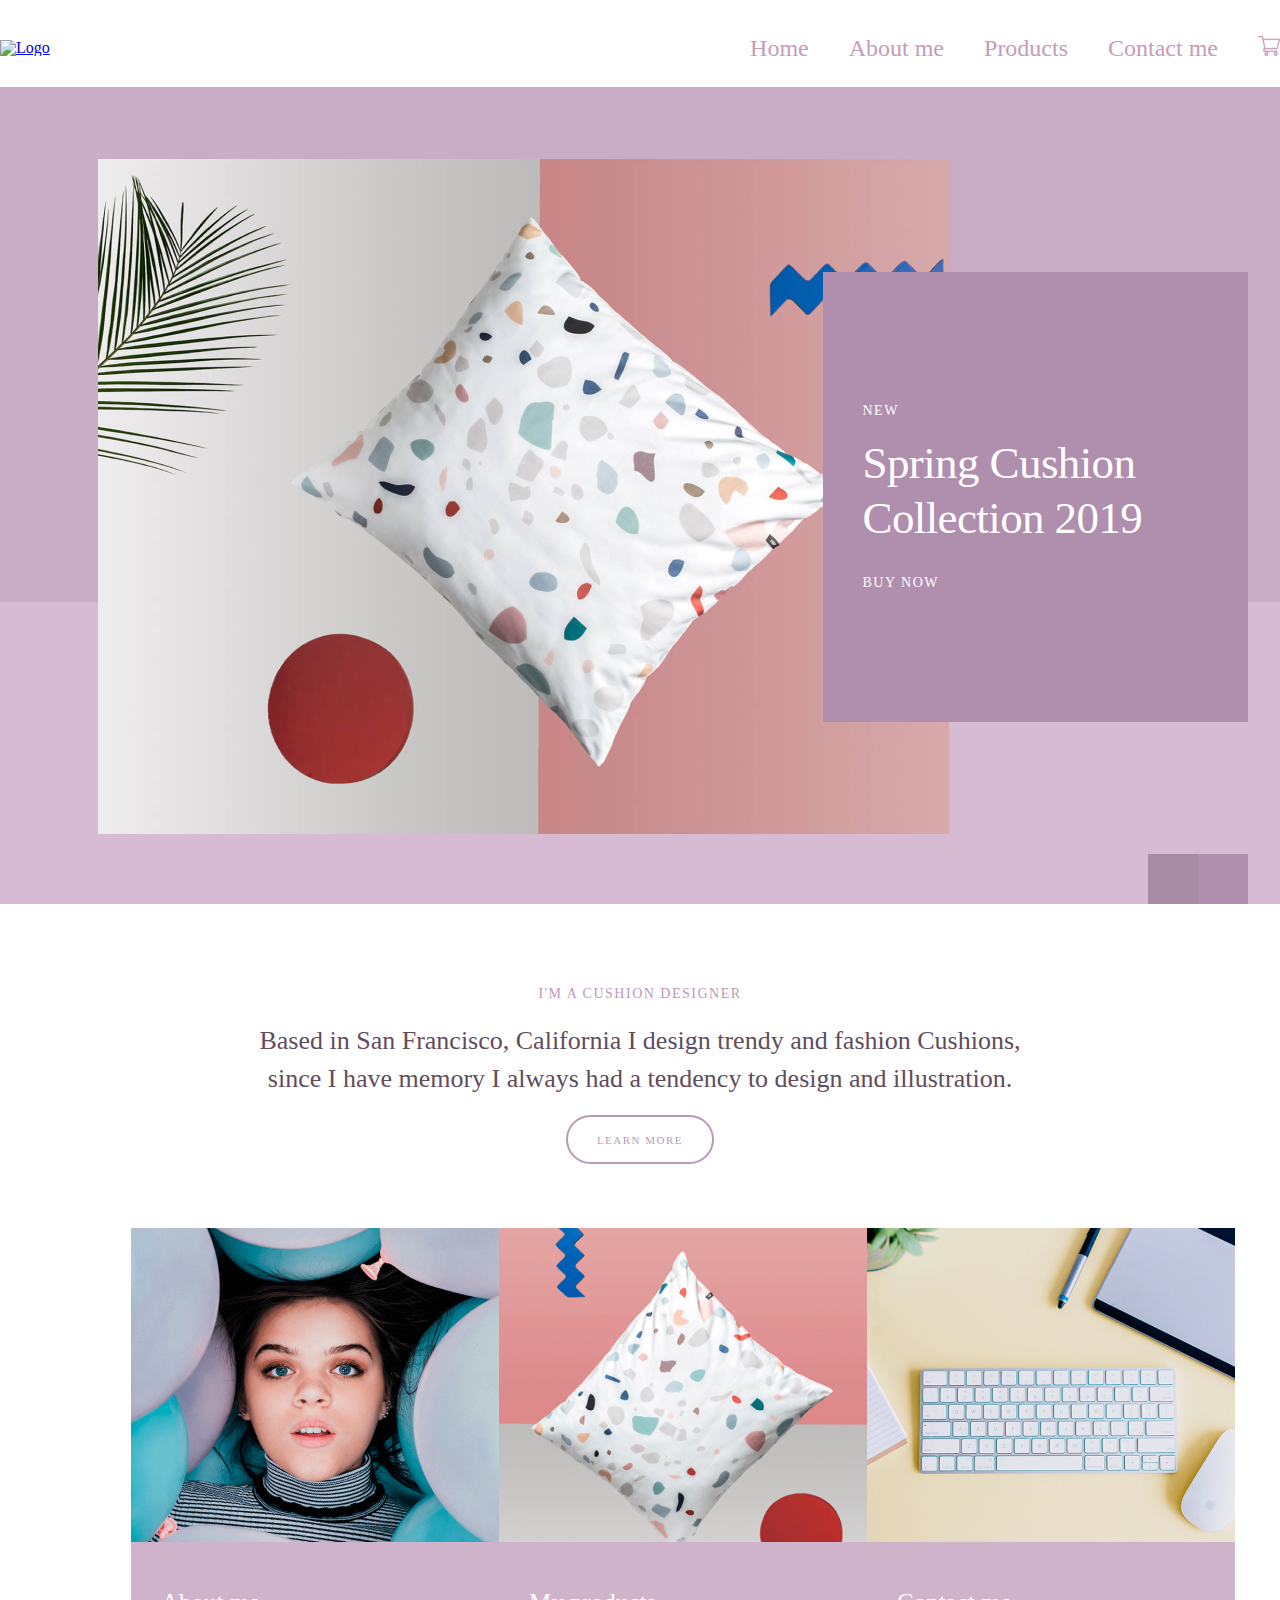
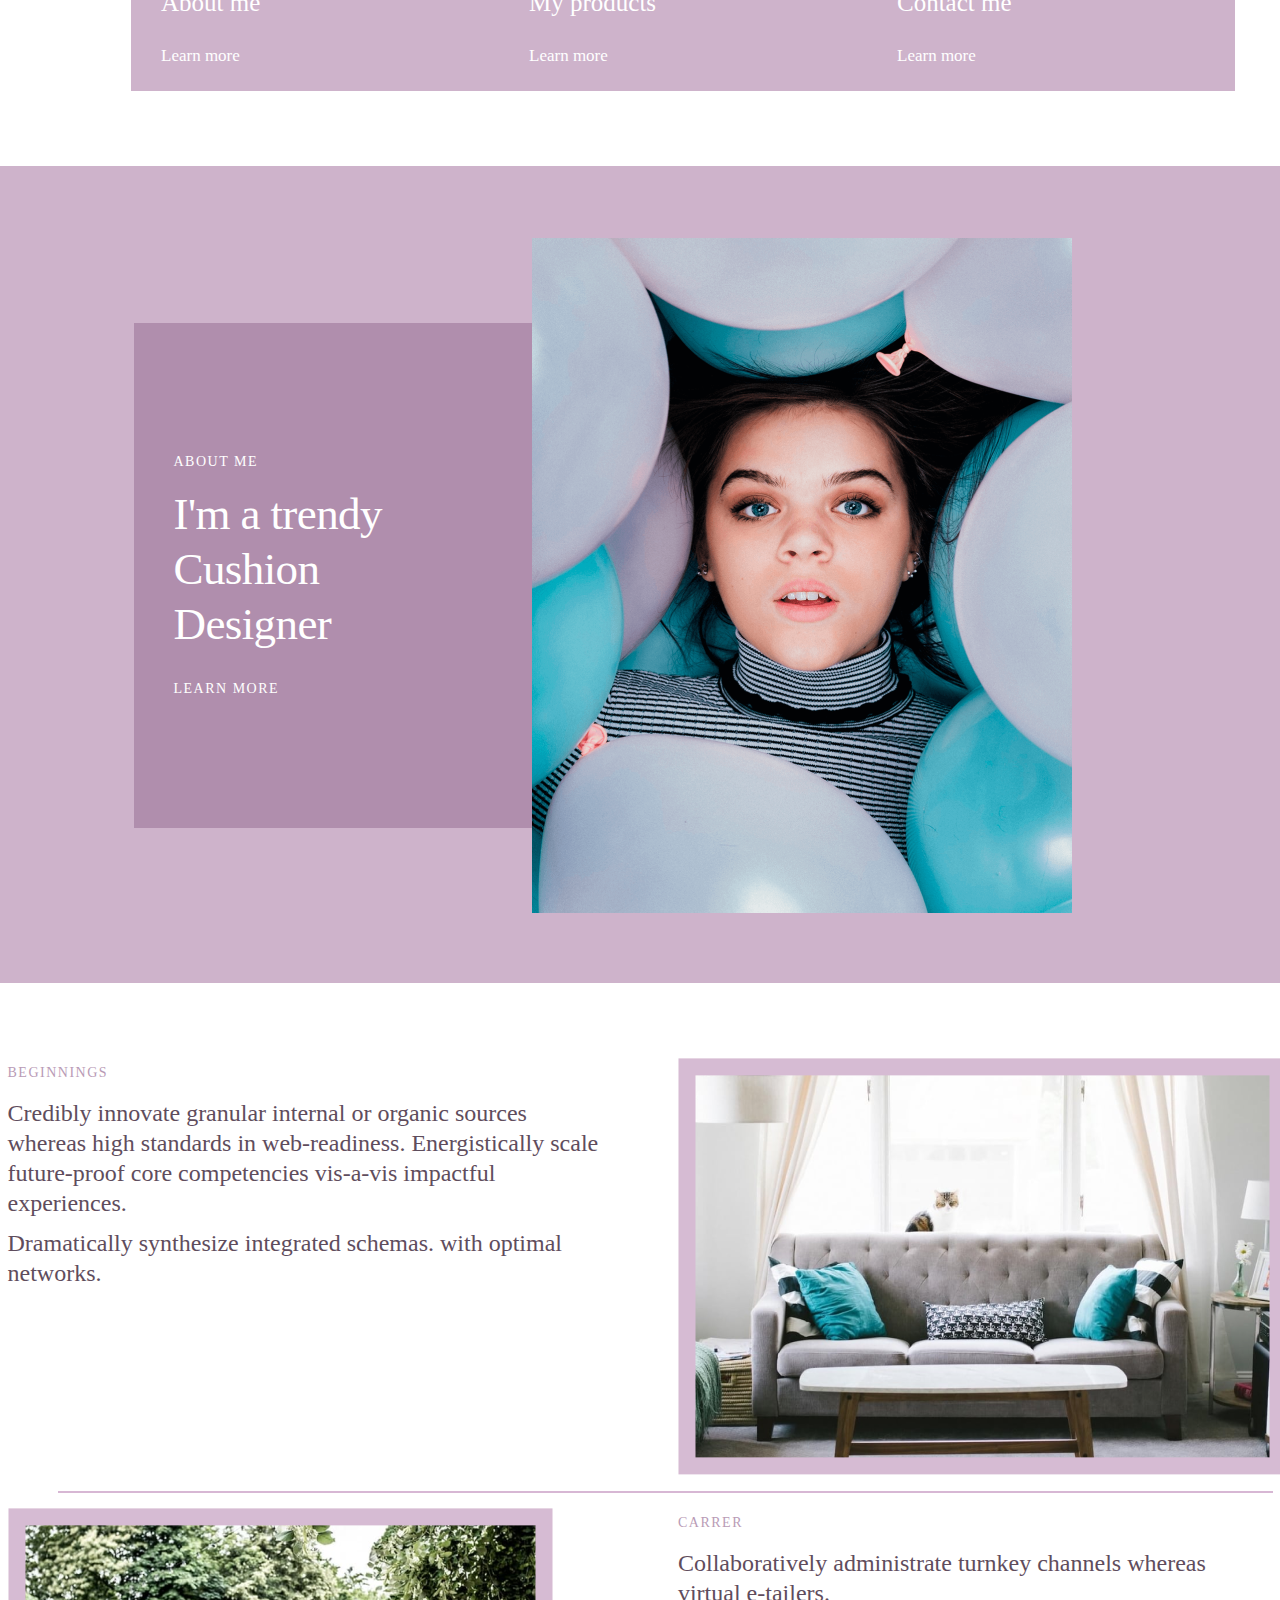
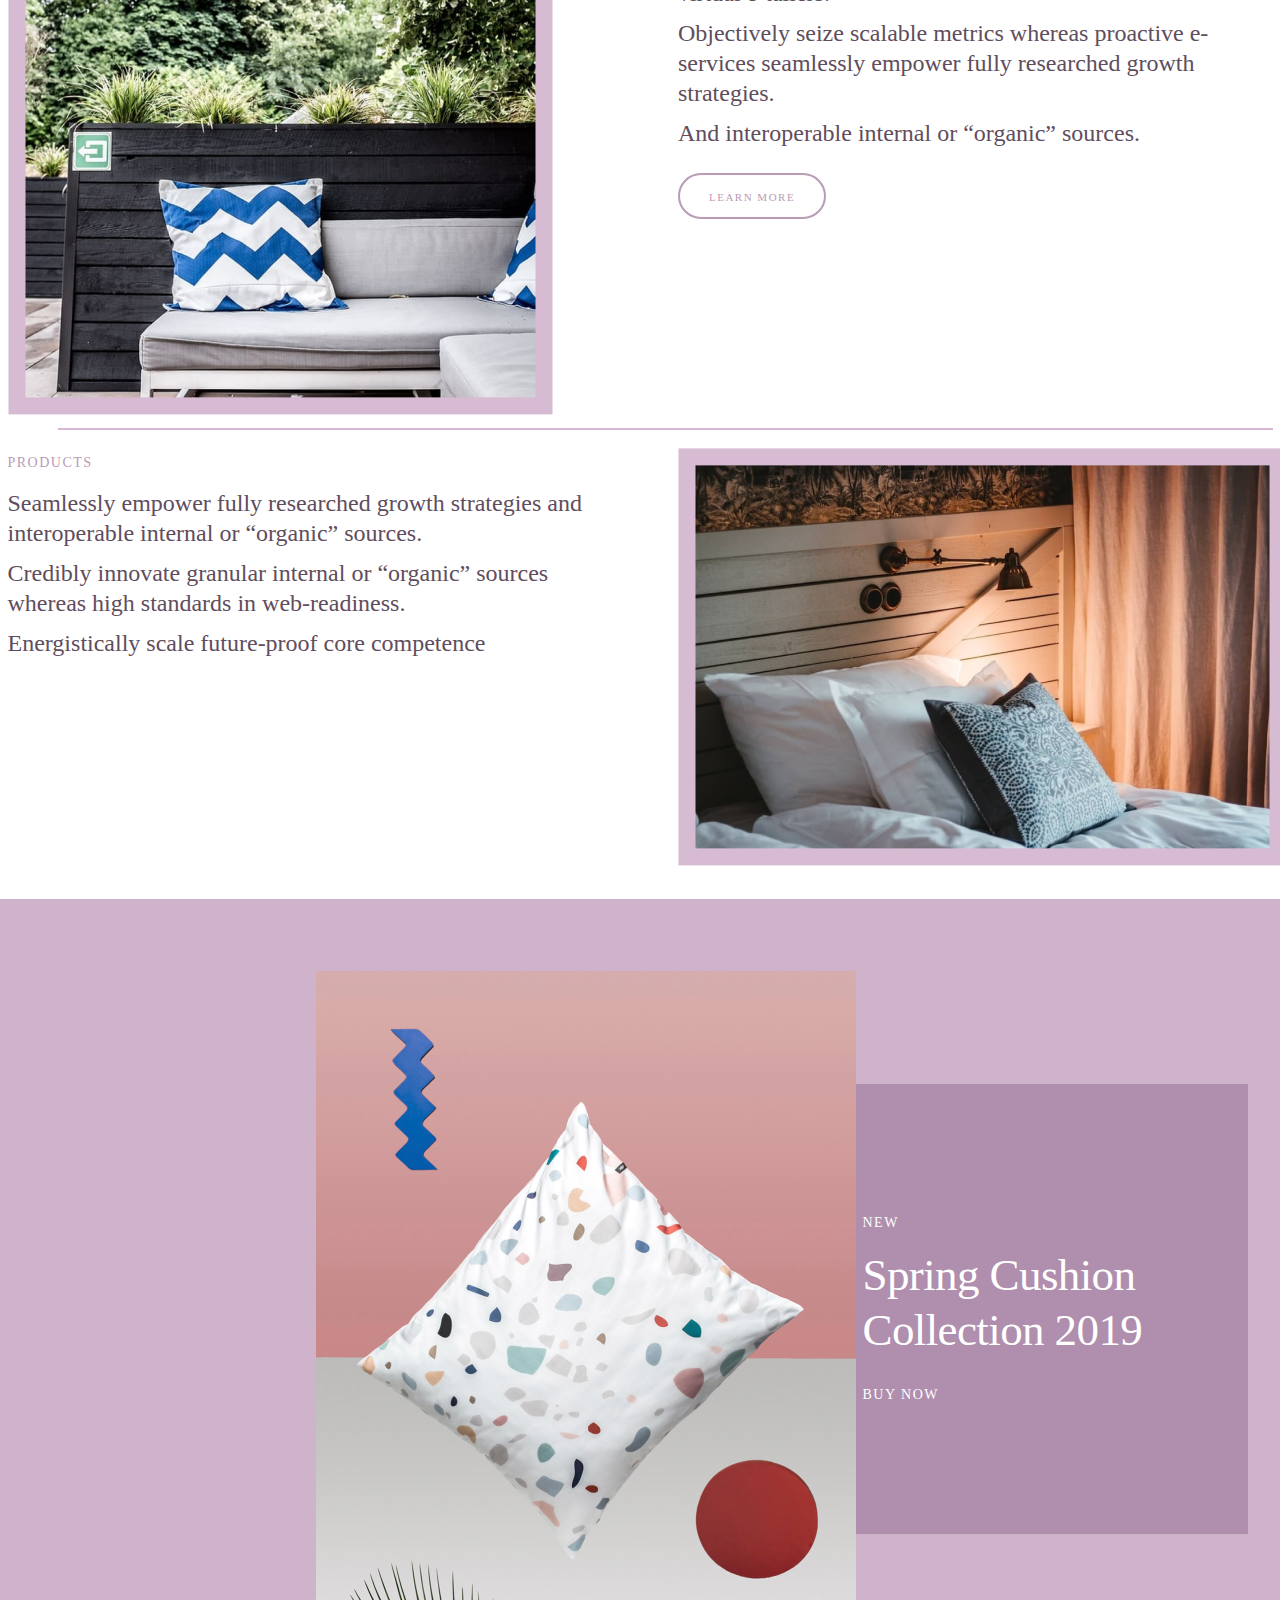
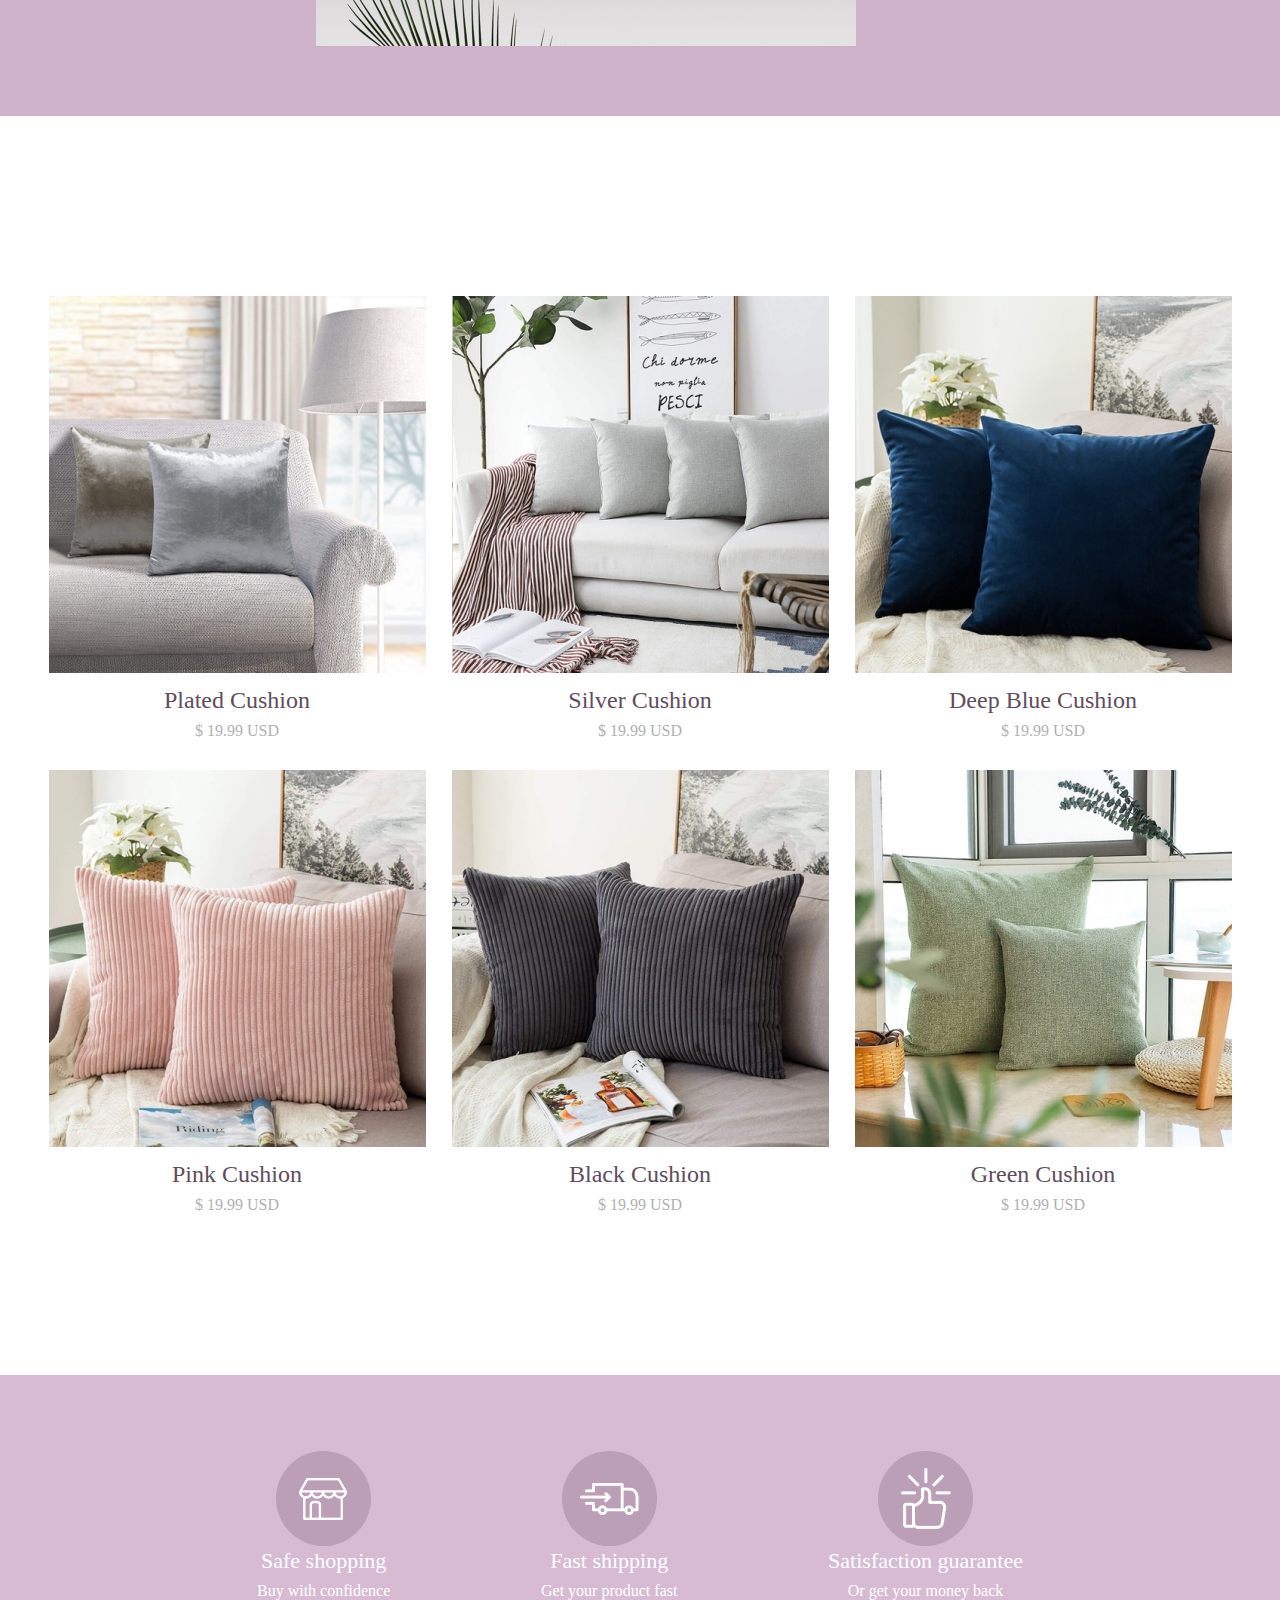
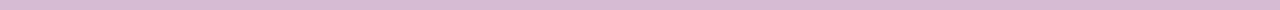
==== block.html @ 3c23bb66 "animate-css done" ====
<!DOCTYPE html>
<html lang="en">

<head>
    <meta charset="UTF-8">
    <meta http-equiv="X-UA-Compatible" content="IE=edge">
    <meta name="viewport" content="width=device-width, initial-scale=1.0">
    <title>Document</title>
    <link rel="stylesheet" href="assets/css/reset.css">
    <link rel="stylesheet" href="assets/css/block.css">
</head>

<body>
    <header>
        <div class="nav-container">
            <nav class="site-navigation">
                <a href="block.html">
                    <img src="../Lesson 9/assets/img/logo-img.png" class="logo_img" alt="Logo">
                </a>
                <ul>
                    <li><a href="block.html">Home</a></li>
                    <li><a href="block.html">About me</a></li>
                    <li><a href="block.html">Products</a></li>
                    <li><a href="block.html">Contact me</a></li>
                    <li>
                        <a href="" class="shop-img_item">
                            <img src="../../assets//img/shop_img.png" class="shop_img" alt="shop">
                        </a>
                    </li>
                </ul>
            </nav>
        </div>
    </header>
    <main>
        <div class="banner-template dicoration">
            <div class="banner-template_container">
                <img src="../../assets/img/banner-template_img.png" class="img_about" alt="">
                <div class="info-block">
                    <div class="info-block_uptitle">
                        new
                    </div>
                    <div class="info-block_title">Spring Cushion Collection 2019</div>
                    <a href="block.html" class="info-block_link">buy now</a>
                </div>
            </div>
        </div>
        <section class="second-block">
             
                 <h2 class="second-title">I'm a cushion designer</h2>
                 <h1 class="second-subtitle">Based in San Francisco, California I design trendy and fashion Cushions, since I have memory I always had a tendency to design and illustration.</h1>
                 <a href="block.html" class="second_link">Learn More</a>
            <div class="card">
                <div class="item-card">
                     <img src="../../assets/img/second-screen_img.png" class="img_second" alt="">
                      <div class="block">
                           <h2 class="block-about">About me</h2>
                           <a href="block.html" class="block-link">Learn more</a>
                      </div>
                </div>
                <div class="item-card">
                    <img src="../../assets/img/second-screen_img2.png" class="img_second" alt="">
                     <div class="block">
                          <h2 class="block-about">My products</h2>
                          <a href="block.html" class="block-link">Learn more</a>
                     </div>
               </div>
               <div class="item-card">
                <img src="../../assets/img/second-screen_img3.png" class="img_second" alt="">
                 <div class="block">
                      <h2 class="block-about">Contact me</h2>
                      <a href="block.html" class="block-link">Learn more</a>
                 </div>
           </div>
            </div>
        </section>
        <div class="banner-template color">
            <div class="banner-template_container revers">
                <img src="../../assets/img/banner-template_img2.png" class="img_about" alt="">
                <div class="info-block">
                    <div class="info-block_uptitle">
                        About me
                    </div>
                    <div class="info-block_title">I'm a trendy Cushion Designer</div>
                    <a href="block.html" class="info-block_link">learn more</a>
                </div>
            </div>
        </div>
        <section class="fourth-block">
            <div class="container">
                <div class="row">
                    <div class="row-item">
                        <h2 class="fourth-title">beginnings</h2>
                        <p class="fourth-discruption">Credibly innovate granular internal or organic sources whereas high standards in web-readiness. Energistically scale future-proof core competencies vis-a-vis impactful experiences.</p>
                        <p class="fourth-discruption">Dramatically synthesize integrated schemas. with optimal networks.</p>
                        
                        </div>
                        <div class="row-item">
                        <img src="../../assets/img/fourth-screen_img.png" alt="">
                        </div>
                </div>
                <div class="row revers after">
                    <div class="row-item">
                        <h2 class="fourth-title">carrer</h2>
                        <p class="fourth-discruption">Collaboratively administrate turnkey channels whereas virtual e-tailers.</p>
                        <p class="fourth-discruption">Objectively seize scalable metrics whereas proactive e-services seamlessly empower fully researched growth strategies.</p>
                        <p class="fourth-discruption margin">And interoperable internal or “organic” sources.</p>
                        <a href="#" class="second_link">Learn More</a>
                        </div>
                        <div class="row-item">
                        <img src="../../assets/img/fourth-screen_img2.png" alt="">
                        </div>  
                </div>
                <div class="row">
                    <div class="row-item">
                        <h2 class="fourth-title">products</h2>
                        <p class="fourth-discruption">Seamlessly empower fully researched growth strategies and interoperable internal or “organic” sources.</p>
                        <p class="fourth-discruption">Credibly innovate granular internal or “organic” sources whereas high standards in web-readiness.</p>
                        <p class="fourth-discruption">Energistically scale future-proof core competence</p>
                        </div>
                        <div class="row-item">
                        <img src="../../assets/img/fourth-screen_img3.png" alt="">
                        </div>
                </div>
        </section>
        <div class="banner-template color">
            <div class="banner-template_container img-index">
                <img src="../../assets/img/banner-template_img3.png" class="img_about" alt="">
                <div class="info-block">
                    <div class="info-block_uptitle">
                        new
                    </div>
                    <div class="info-block_title">Spring Cushion Collection 2019</div>
                    <a href="block.html" class="info-block_link">buy now</a>
                </div>
            </div>
        </div>
            <div class="container__shop">
            <div class="row">
                <div class="shop-block">
                    <img src="../../assets/img/shop-img.png" class="img-shop" alt="">
                    <h2 class="shop-title">Plated Cushion</h2>
                    <h3 class="shop-cost">$ 19.99 USD</h3>
                </div>
                <div class="shop-block">
                    <img src="../../assets/img/shop-img2.png" class="img-shop" alt="">
                    <h2 class="shop-title">Silver Cushion</h2>
                    <h3 class="shop-cost">$ 19.99 USD</h3>
                </div>
                <div class="shop-block">
                    <img src="../../assets/img/shop-img3.png" class="img-shop" alt="">
                    <h2 class="shop-title">Deep Blue Cushion</h2>
                    <h3 class="shop-cost">$ 19.99 USD</h3>
                </div>
             </div>
            <div class="row">
               <div class="shop-block">
                   <img src="../../assets/img/shop-img4.png" class="img-shop" alt="">
                   <h2 class="shop-title">Pink Cushion</h2>
                   <h3 class="shop-cost">$ 19.99 USD</h3>
               </div>
               <div class="shop-block">
                   <img src="../../assets/img/shop-img5.png" class="img-shop" alt="">
                   <h2 class="shop-title">Black Cushion</h2>
                   <h3 class="shop-cost">$ 19.99 USD</h3>
               </div>
               <div class="shop-block">
                   <img src="../../assets/img/shop-img6.png" class="img-shop" alt="">
                   <h2 class="shop-title">Green Cushion</h2>
                   <h3 class="shop-cost">$ 19.99 USD</h3>
               </div>
            </div>
        </div>
        <div class="nav-items">
            <div class="nav-items__container">
                <div class="row">
                    <div class="nav-item">
                        <div class="nav-img">
                            <img src="../../assets/img/nav-img.png" alt="">
                        </div>
                        <h1 class="nav-title">Safe shopping</h1>
                        <h3 class="nav-description">Buy with confidence</h3>
                    </div>
                    <div class="nav-item">
                        <div class="nav-img">
                            <img src="../../assets/img/nav-img2.png" alt="">
                        </div>
                        <h1 class="nav-title">Fast shipping</h1>
                        <h3 class="nav-description">Get your product fast</h3>
                    </div>
                    <div class="nav-item">
                        <div class="nav-img">
                            <img src="../../assets/img/nav-img3.png" alt="">
                        </div>
                        <h1 class="nav-title">Satisfaction guarantee</h1>
                        <h3 class="nav-description">Or get your money back</h3>
                    </div>
                </div>
            </div>
        </div>
    </main>
</body>

</html>
---- assets/css/block.css ----
.nav-container {
    margin: 33px auto 24px auto;
    max-width: 1300px;
}

.site-navigation {
    display: flex;
    justify-content: space-between;
    align-items: center;
}

.site-navigation ul {
    display: flex;
}

.site-navigation ul li {
    margin-left: 40px;
    color: #C59CB9;

}

.site-navigation ul li a {
    color: inherit;
    font-weight: 400;
    font-size: 24px;
    line-height: 30px;
    text-decoration: none;
}

.dicoration .banner-template_container {
    position: relative;
}

.dicoration .banner-template_container::before {
    content: "";
    height: 50px;
    width: 50px;
    background-color: #B08EAD;
    display: block;
    position: absolute;
    top: calc(100% + 20px);
    right: 0;
}

.dicoration .banner-template_container::after {
    content: "";
    height: 50px;
    width: 50px;
    background-color: #A78BA4;
    display: block;
    position: absolute;
    top: calc(100% + 20px);
    right: 50px;
}

.banner-template {
    background-image: linear-gradient(to bottom, #C9ADC6 63%, #D6BBD3 40%);
    padding: 72px 0 70px;
}

.banner-template_container {
    max-width: 1215px;
    margin: 0 auto;
    padding-left: 65px;
    display: flex;
    align-items: center;
    justify-content: flex-end;
}

.info-block {
    padding: 124px 104px 124px 40px;
    background-color: #B08EAD;
    min-width: 425px;
    width: 425px;
    margin-left: -126px;
}

.info-block_uptitle {
    font-size: 14px;
    line-height: 30px;
    letter-spacing: 1.5px;
    text-transform: uppercase;
    color: #FFFFFF;
    margin-bottom: 10px;
}

.info-block_title {
    font-weight: 400;
    font-size: 45px;
    line-height: 55px;
    letter-spacing: -0.6px;
    color: #FFFFFF;
    margin-bottom: 22px;
}

.info-block_link {
    font-size: 14px;
    line-height: 30px;
    letter-spacing: 1.5px;
    text-transform: uppercase;
    text-decoration: none;
    color: #FFFFFF;
    position: relative;
}

.info-block_link::after {
    content: "";
    position: absolute;
    top: calc(100% + 10px);
    left: 0;
    width: 0%;
    height: 2px;
    background: #ffffff;
    transition: .3s;
}

.info-block_link:hover::after {
    width: 100%;
}

.img_about {
    max-width: 100%;
}


.revers {
    flex-direction: row-reverse;
    justify-content: flex-end;
}

.color {
    background: #CEB3CB;
    margin-bottom: 75px;
}

.revers .info-block {
    margin-left: 36px;
    margin-right: -27px;
}

.img-index .img_about {
    z-index: 1;
}

.img-index .info-block {
    margin-left: -33px;
}

.revers .img_about {
    z-index: 1;
}

.second-block {
    padding: 75px 131px 75px 131px;
    display: flex;
    flex-direction: column;
    align-items: center;
}

.second-title {
    font-size: 14px;
    line-height: 30px;
    text-align: center;
    letter-spacing: 1.5px;
    text-transform: uppercase;
    color: #B99BB6;
    margin-bottom: 13px;
}

.second-subtitle {
    font-weight: 400;
    font-size: 26px;
    line-height: 38px;
    text-align: center;
    color: #5F4D5D;
    margin-bottom: 17px;
    width: 100%;
    max-width: 762px;
}

.second_link {
    background: none;
    border: #B99BB6 solid 2px;
    padding: 16px 29px 14px 29px;
    margin-bottom: 64px;
    border-radius: 25px;
    font-weight: 400;
    font-size: 11px;
    line-height: 15px;
    letter-spacing: 1.5px;
    text-transform: uppercase;
    color: #B99BB6;
    transition: color .5s, background .5s;
    text-decoration: none;
}

.second_link:hover {
    background-color: #B08EAD;
    color: #FFFFFF;
}

.card {
    display: flex;
    justify-content: space-between;
    width: 100%;
    max-width: 1175px;
}

.item-card {
    background: #CEB3CB;
}

.block {
    padding: 20px 10px;
}

.block-about {
    font-size: 25px;
    line-height: 30px;
    color: #FFFFFF;
    margin-bottom: 6px;
    margin: 23px 60px 23px 20px;
}

.block-link {
    font-size: 17px;
    line-height: 30px;
    color: #FFFFFF;
    text-decoration: none;
    margin: 20px;

}


.shop-title {
    font-size: 24px;
    line-height: 30px;
    text-align: center;
    color: #5F4D5D;
    margin-bottom: 7px;
    margin-top: 9px;
}

.shop-cost {
    font-size: 16px;
    line-height: 18px;
    text-align: center;
    color: #B0B0B0;
}

.container {
    width: 100%;
    max-width: 1265px;
    margin: 0 auto;
}

.row {
    display: flex;
    justify-content: space-between;
    margin-top: 30px;
    margin-bottom: 30px;
}

.row-item {
    width: 47%;
}

.fourth-title {
    font-size: 14px;
    line-height: 30px;
    letter-spacing: 1.5px;
    text-transform: uppercase;
    color: #B99BB6;
    margin-bottom: 10px;
}

.fourth-discruption {
    font-weight: 400;
    font-size: 24px;
    line-height: 30px;
    color: #5F4D5D;
    margin-bottom: 10px;
}

.margin {
    margin-bottom: 40px;
}

.after {
    position: relative;
}

.after::after {
    content: "";
    background: #D7B7D4;
    height: 2px;
    width: 1215px;
    top: 520px;
    position: absolute;

}

.after::before {
    content: "";
    background: #D7B7D4;
    height: 2px;
    width: 1215px;
    top: -17px;
    position: absolute;
}

.container__shop {
    width: 100%;
    max-width: 1183px;
    padding: 75px 0 131px 0;
    margin: 0 auto;
}

.nav-items {
    background: #D6BBD3;
    height: 235px;
}

.nav-items__container {
    width: 100%;
    max-width: 766px;
    padding-top: 46px;
    margin: 0 auto;
}

.nav-img {
    width: 95px;
    height: 95px;
    background: #BA9FB7;
    border-radius: 111px;
    display: flex;
    align-items: center;
    justify-content: center;
    margin: 0 auto;
}

.nav-title {
    font-weight: 400;
    font-size: 22px;
    line-height: 30px;
    text-align: center;
    color: #ffffff;
}

.nav-description {
    font-weight: 400;
    font-size: 16px;
    line-height: 30px;
    text-align: center;
    color: #ffffff;
}
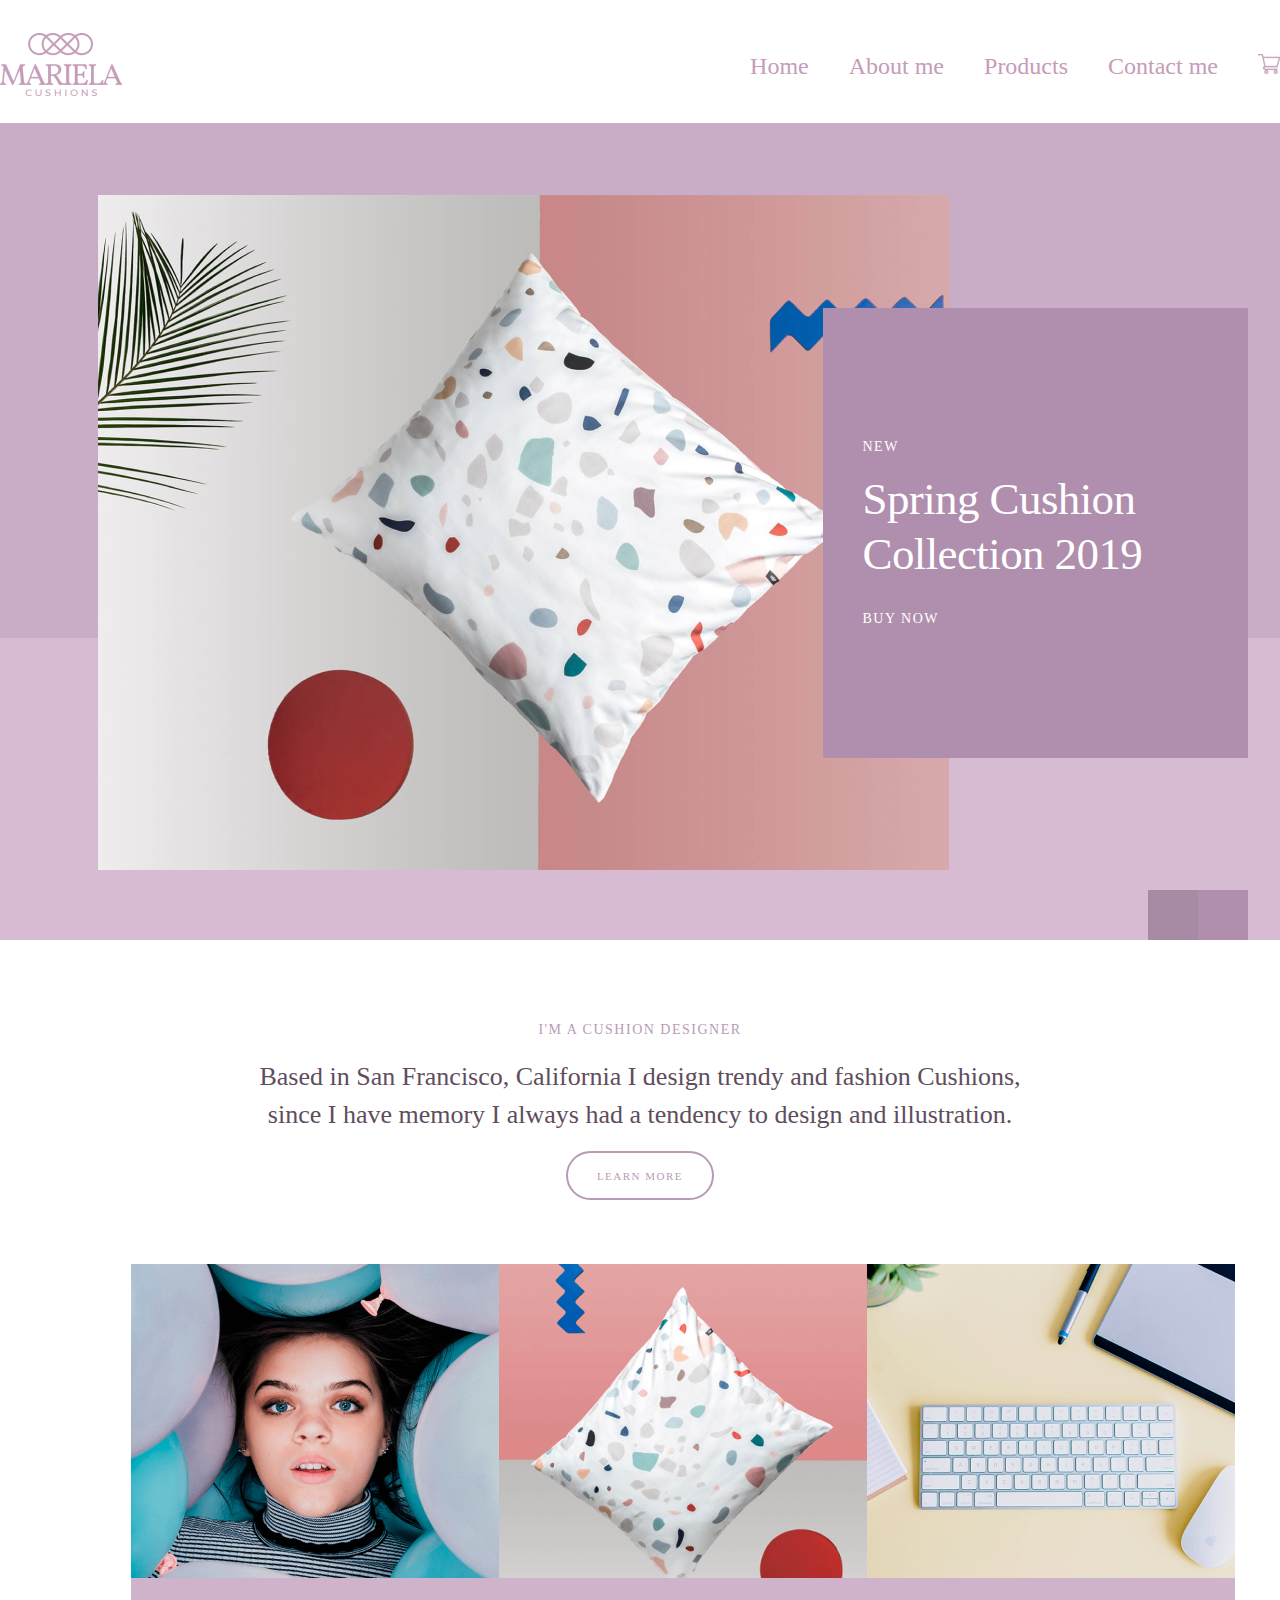
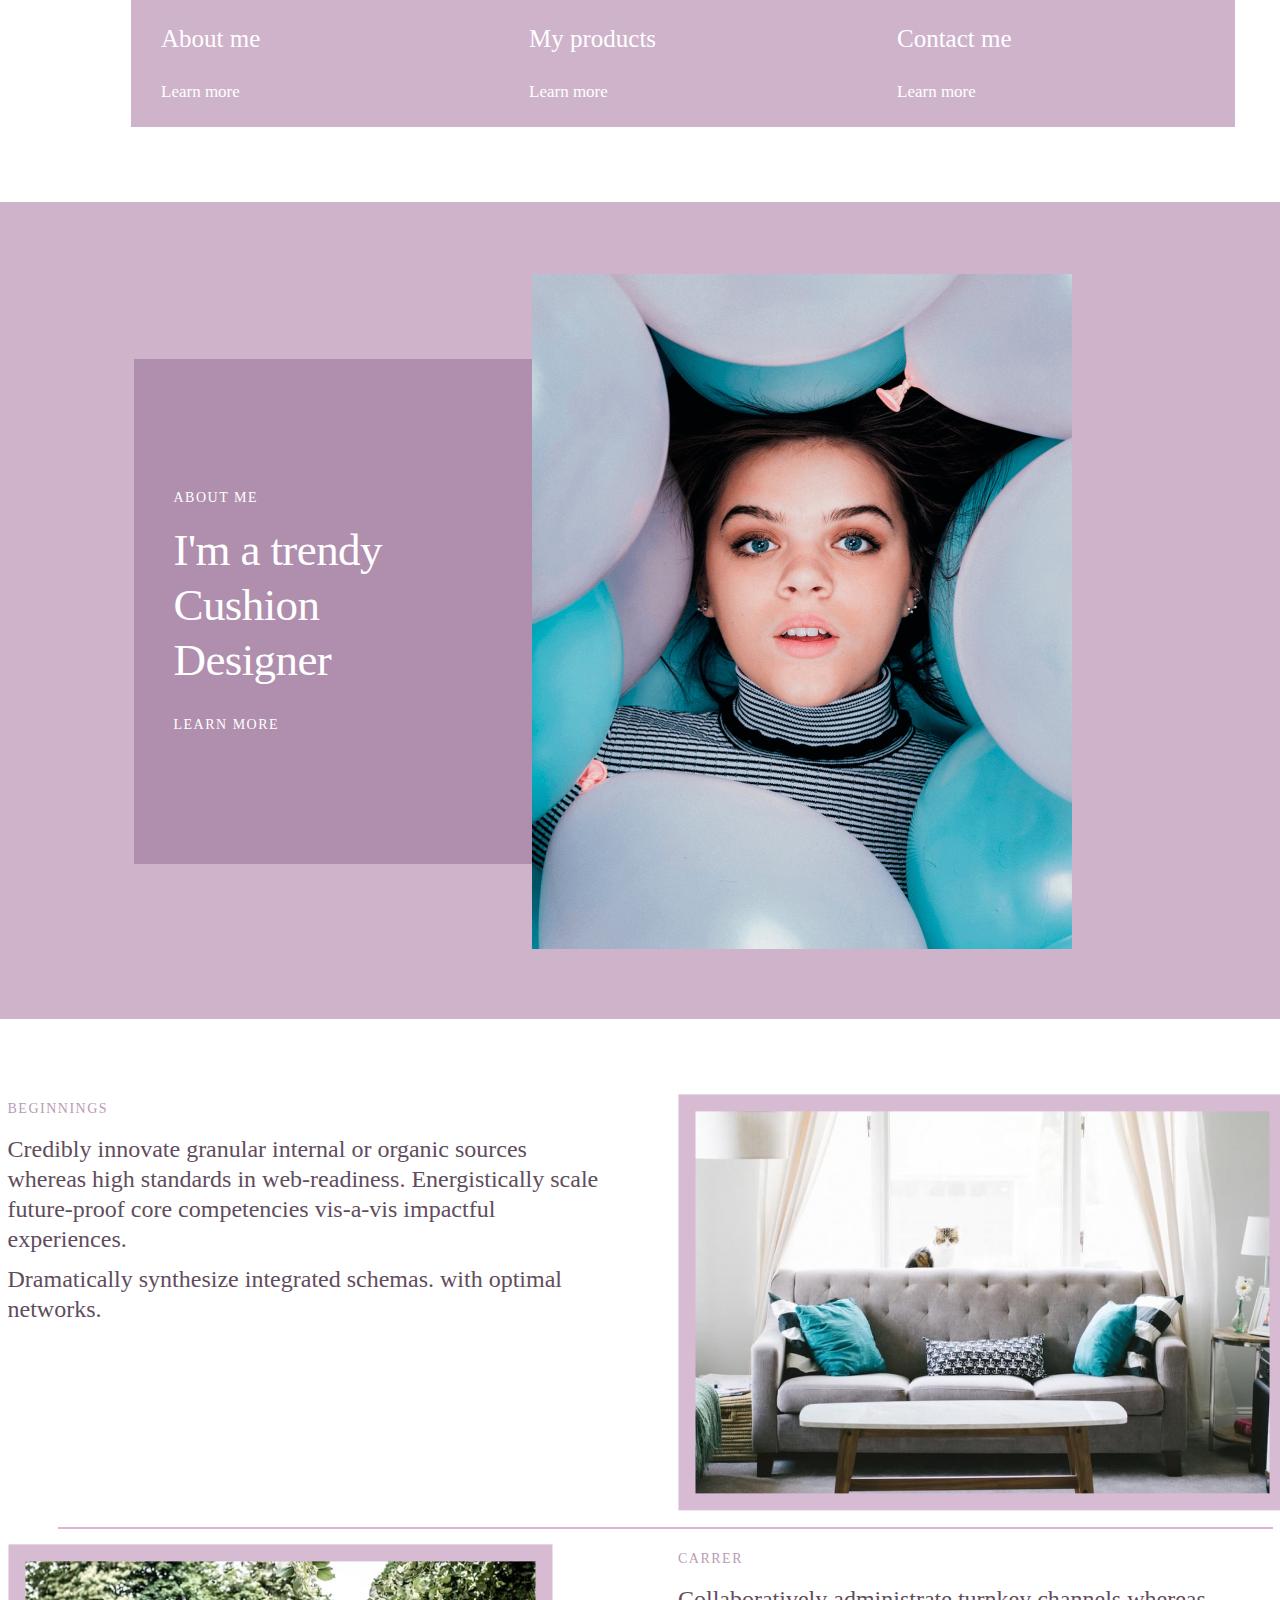
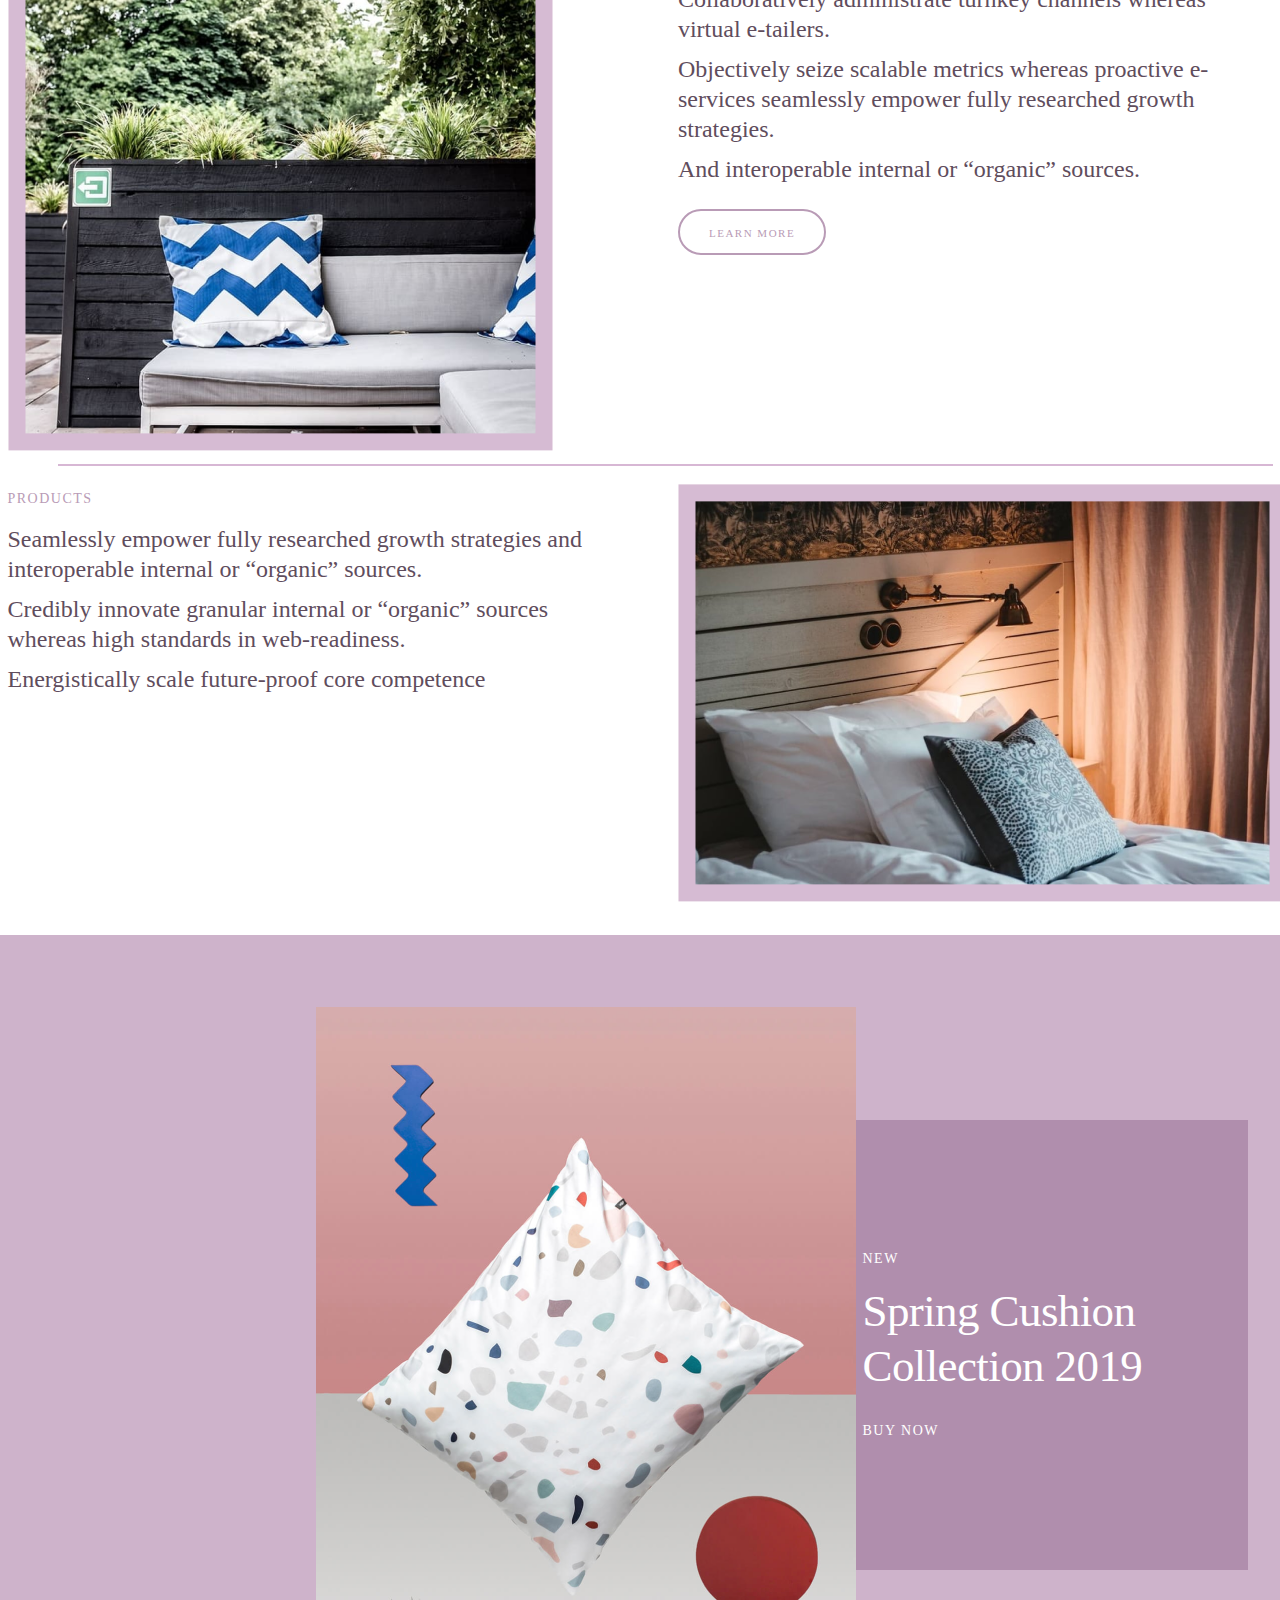
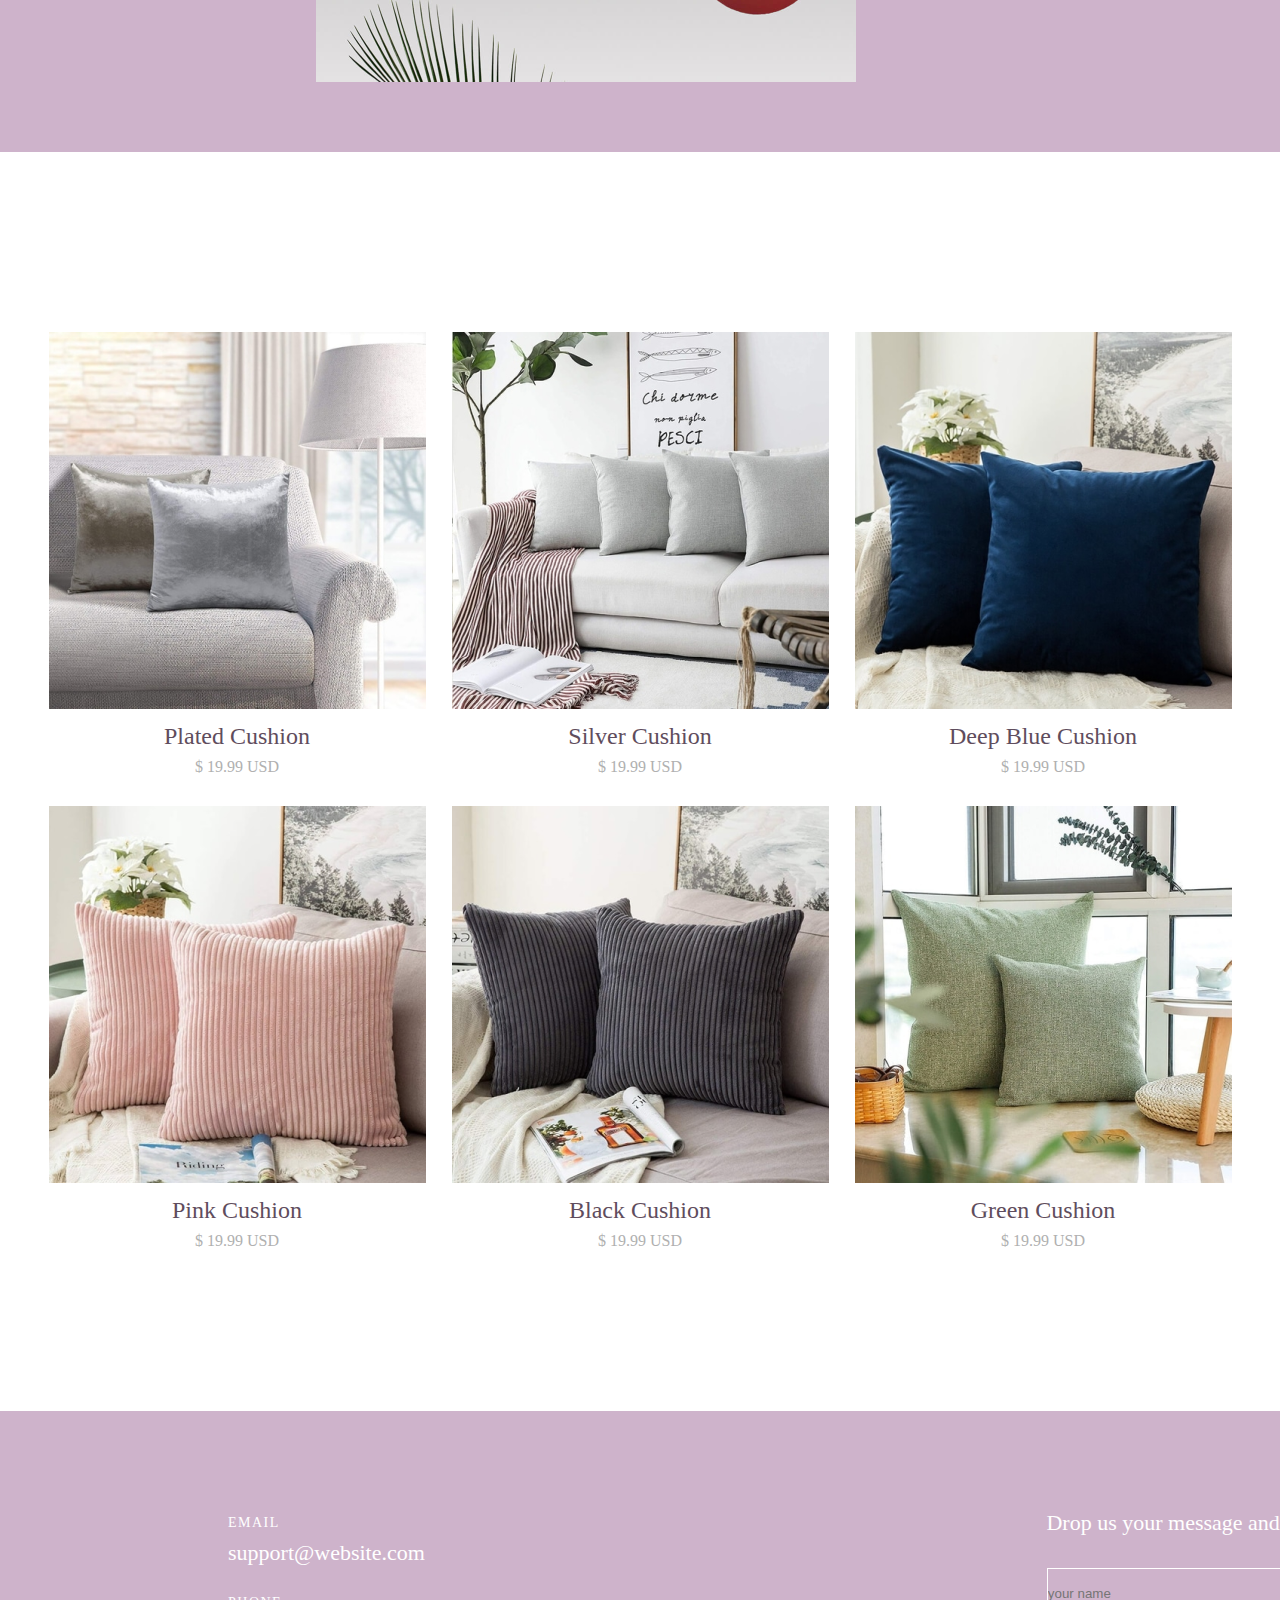
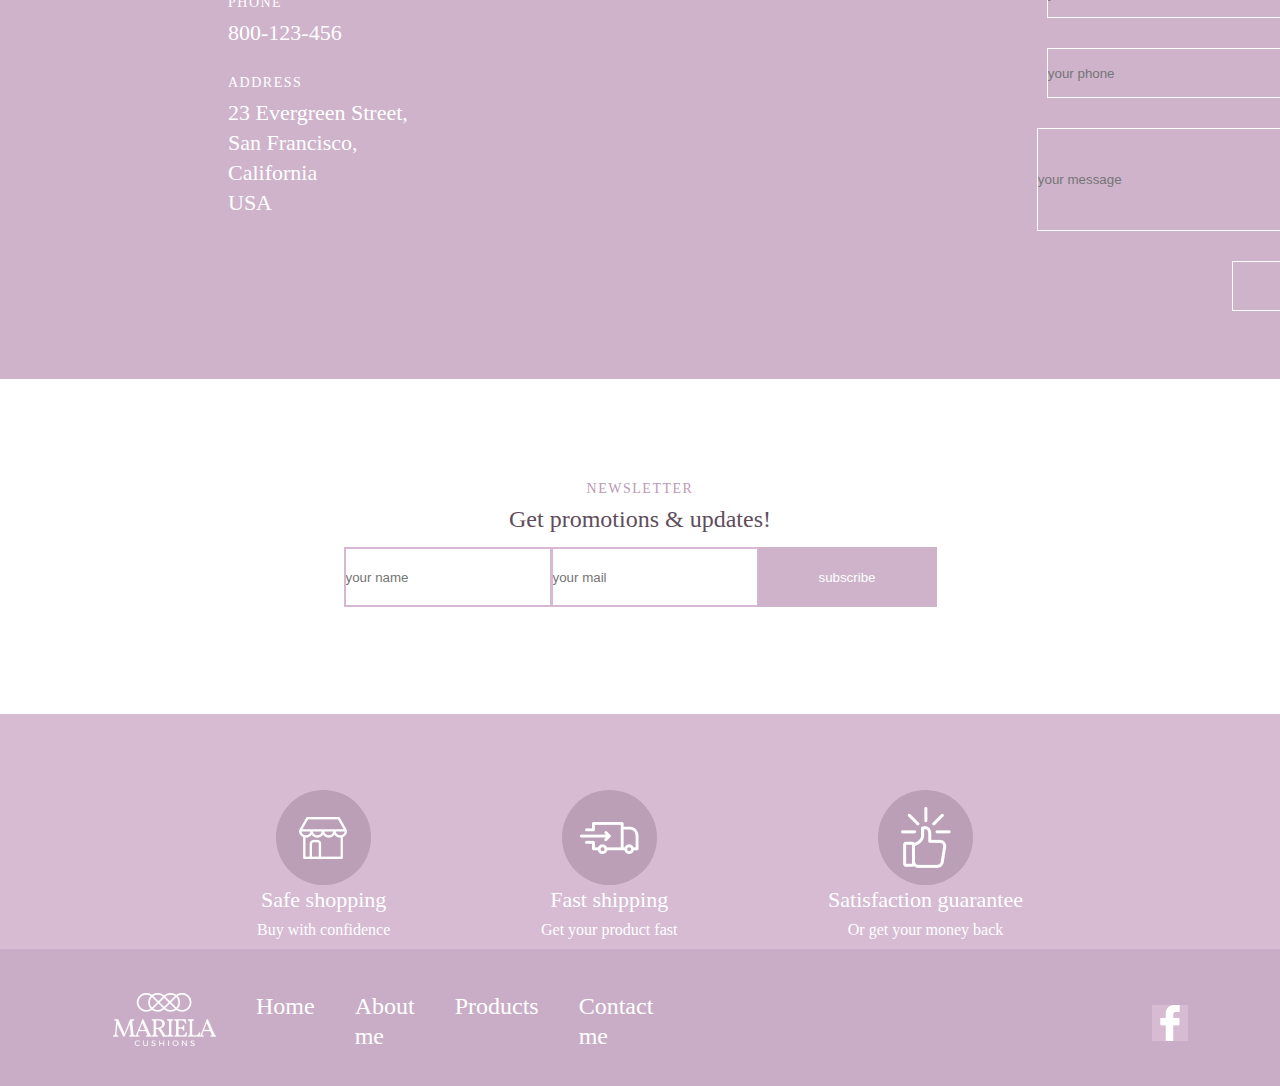
==== commit e3810c9b: "mariela done" ====
--- a/block.html
+++ b/block.html
@@ -15,7 +15,7 @@
         <div class="nav-container">
             <nav class="site-navigation">
                 <a href="block.html">
-                    <img src="../Lesson 9/assets/img/logo-img.png" class="logo_img" alt="Logo">
+                    <img src="assets/img/logo-img.png" class="logo_img" alt="Logo">
                 </a>
                 <ul>
                     <li><a href="block.html">Home</a></li>
@@ -24,7 +24,7 @@
                     <li><a href="block.html">Contact me</a></li>
                     <li>
                         <a href="" class="shop-img_item">
-                            <img src="../../assets//img/shop_img.png" class="shop_img" alt="shop">
+                            <img src="assets//img/shop_img.png" class="shop_img" alt="shop">
                         </a>
                     </li>
                 </ul>
@@ -34,7 +34,7 @@
     <main>
         <div class="banner-template dicoration">
             <div class="banner-template_container">
-                <img src="../../assets/img/banner-template_img.png" class="img_about" alt="">
+                <img src="assets/img/banner-template_img.png" class="img_about" alt="">
                 <div class="info-block">
                     <div class="info-block_uptitle">
                         new
@@ -45,37 +45,38 @@
             </div>
         </div>
         <section class="second-block">
-             
-                 <h2 class="second-title">I'm a cushion designer</h2>
-                 <h1 class="second-subtitle">Based in San Francisco, California I design trendy and fashion Cushions, since I have memory I always had a tendency to design and illustration.</h1>
-                 <a href="block.html" class="second_link">Learn More</a>
+
+            <h2 class="second-title">I'm a cushion designer</h2>
+            <h1 class="second-subtitle">Based in San Francisco, California I design trendy and fashion Cushions, since I
+                have memory I always had a tendency to design and illustration.</h1>
+            <a href="block.html" class="second_link">Learn More</a>
             <div class="card">
                 <div class="item-card">
-                     <img src="../../assets/img/second-screen_img.png" class="img_second" alt="">
-                      <div class="block">
-                           <h2 class="block-about">About me</h2>
-                           <a href="block.html" class="block-link">Learn more</a>
-                      </div>
+                    <img src="assets/img/second-screen_img.png" class="img_second" alt="">
+                    <div class="block">
+                        <h2 class="block-about">About me</h2>
+                        <a href="block.html" class="block-link">Learn more</a>
+                    </div>
                 </div>
                 <div class="item-card">
-                    <img src="../../assets/img/second-screen_img2.png" class="img_second" alt="">
-                     <div class="block">
-                          <h2 class="block-about">My products</h2>
-                          <a href="block.html" class="block-link">Learn more</a>
-                     </div>
-               </div>
-               <div class="item-card">
-                <img src="../../assets/img/second-screen_img3.png" class="img_second" alt="">
-                 <div class="block">
-                      <h2 class="block-about">Contact me</h2>
-                      <a href="block.html" class="block-link">Learn more</a>
-                 </div>
-           </div>
+                    <img src="assets/img/second-screen_img2.png" class="img_second" alt="">
+                    <div class="block">
+                        <h2 class="block-about">My products</h2>
+                        <a href="block.html" class="block-link">Learn more</a>
+                    </div>
+                </div>
+                <div class="item-card">
+                    <img src="assets/img/second-screen_img3.png" class="img_second" alt="">
+                    <div class="block">
+                        <h2 class="block-about">Contact me</h2>
+                        <a href="block.html" class="block-link">Learn more</a>
+                    </div>
+                </div>
             </div>
         </section>
         <div class="banner-template color">
             <div class="banner-template_container revers">
-                <img src="../../assets/img/banner-template_img2.png" class="img_about" alt="">
+                <img src="assets/img/banner-template_img2.png" class="img_about" alt="">
                 <div class="info-block">
                     <div class="info-block_uptitle">
                         About me
@@ -90,41 +91,48 @@
                 <div class="row">
                     <div class="row-item">
                         <h2 class="fourth-title">beginnings</h2>
-                        <p class="fourth-discruption">Credibly innovate granular internal or organic sources whereas high standards in web-readiness. Energistically scale future-proof core competencies vis-a-vis impactful experiences.</p>
-                        <p class="fourth-discruption">Dramatically synthesize integrated schemas. with optimal networks.</p>
-                        
-                        </div>
-                        <div class="row-item">
-                        <img src="../../assets/img/fourth-screen_img.png" alt="">
-                        </div>
+                        <p class="fourth-discruption">Credibly innovate granular internal or organic sources whereas
+                            high standards in web-readiness. Energistically scale future-proof core competencies
+                            vis-a-vis impactful experiences.</p>
+                        <p class="fourth-discruption">Dramatically synthesize integrated schemas. with optimal networks.
+                        </p>
+
+                    </div>
+                    <div class="row-item">
+                        <img src="assets/img/fourth-screen_img.png" alt="">
+                    </div>
                 </div>
                 <div class="row revers after">
                     <div class="row-item">
                         <h2 class="fourth-title">carrer</h2>
-                        <p class="fourth-discruption">Collaboratively administrate turnkey channels whereas virtual e-tailers.</p>
-                        <p class="fourth-discruption">Objectively seize scalable metrics whereas proactive e-services seamlessly empower fully researched growth strategies.</p>
+                        <p class="fourth-discruption">Collaboratively administrate turnkey channels whereas virtual
+                            e-tailers.</p>
+                        <p class="fourth-discruption">Objectively seize scalable metrics whereas proactive e-services
+                            seamlessly empower fully researched growth strategies.</p>
                         <p class="fourth-discruption margin">And interoperable internal or “organic” sources.</p>
                         <a href="#" class="second_link">Learn More</a>
-                        </div>
-                        <div class="row-item">
-                        <img src="../../assets/img/fourth-screen_img2.png" alt="">
-                        </div>  
+                    </div>
+                    <div class="row-item">
+                        <img src="assets/img/fourth-screen_img2.png" alt="">
+                    </div>
                 </div>
                 <div class="row">
                     <div class="row-item">
                         <h2 class="fourth-title">products</h2>
-                        <p class="fourth-discruption">Seamlessly empower fully researched growth strategies and interoperable internal or “organic” sources.</p>
-                        <p class="fourth-discruption">Credibly innovate granular internal or “organic” sources whereas high standards in web-readiness.</p>
+                        <p class="fourth-discruption">Seamlessly empower fully researched growth strategies and
+                            interoperable internal or “organic” sources.</p>
+                        <p class="fourth-discruption">Credibly innovate granular internal or “organic” sources whereas
+                            high standards in web-readiness.</p>
                         <p class="fourth-discruption">Energistically scale future-proof core competence</p>
-                        </div>
-                        <div class="row-item">
-                        <img src="../../assets/img/fourth-screen_img3.png" alt="">
-                        </div>
+                    </div>
+                    <div class="row-item">
+                        <img src="assets/img/fourth-screen_img3.png" alt="">
+                    </div>
                 </div>
         </section>
         <div class="banner-template color">
             <div class="banner-template_container img-index">
-                <img src="../../assets/img/banner-template_img3.png" class="img_about" alt="">
+                <img src="assets/img/banner-template_img3.png" class="img_about" alt="">
                 <div class="info-block">
                     <div class="info-block_uptitle">
                         new
@@ -134,40 +142,94 @@
                 </div>
             </div>
         </div>
-            <div class="container__shop">
+        <div class="container__shop">
             <div class="row">
                 <div class="shop-block">
-                    <img src="../../assets/img/shop-img.png" class="img-shop" alt="">
+                    <img src="assets/img/shop-img.png" class="img-shop" alt="">
                     <h2 class="shop-title">Plated Cushion</h2>
                     <h3 class="shop-cost">$ 19.99 USD</h3>
                 </div>
                 <div class="shop-block">
-                    <img src="../../assets/img/shop-img2.png" class="img-shop" alt="">
+                    <img src="assets/img/shop-img2.png" class="img-shop" alt="">
                     <h2 class="shop-title">Silver Cushion</h2>
                     <h3 class="shop-cost">$ 19.99 USD</h3>
                 </div>
                 <div class="shop-block">
-                    <img src="../../assets/img/shop-img3.png" class="img-shop" alt="">
+                    <img src="assets/img/shop-img3.png" class="img-shop" alt="">
                     <h2 class="shop-title">Deep Blue Cushion</h2>
                     <h3 class="shop-cost">$ 19.99 USD</h3>
                 </div>
-             </div>
+            </div>
             <div class="row">
-               <div class="shop-block">
-                   <img src="../../assets/img/shop-img4.png" class="img-shop" alt="">
-                   <h2 class="shop-title">Pink Cushion</h2>
-                   <h3 class="shop-cost">$ 19.99 USD</h3>
-               </div>
-               <div class="shop-block">
-                   <img src="../../assets/img/shop-img5.png" class="img-shop" alt="">
-                   <h2 class="shop-title">Black Cushion</h2>
-                   <h3 class="shop-cost">$ 19.99 USD</h3>
-               </div>
-               <div class="shop-block">
-                   <img src="../../assets/img/shop-img6.png" class="img-shop" alt="">
-                   <h2 class="shop-title">Green Cushion</h2>
-                   <h3 class="shop-cost">$ 19.99 USD</h3>
-               </div>
+                <div class="shop-block">
+                    <img src="assets/img/shop-img4.png" class="img-shop" alt="">
+                    <h2 class="shop-title">Pink Cushion</h2>
+                    <h3 class="shop-cost">$ 19.99 USD</h3>
+                </div>
+                <div class="shop-block">
+                    <img src="assets/img/shop-img5.png" class="img-shop" alt="">
+                    <h2 class="shop-title">Black Cushion</h2>
+                    <h3 class="shop-cost">$ 19.99 USD</h3>
+                </div>
+                <div class="shop-block">
+                    <img src="assets/img/shop-img6.png" class="img-shop" alt="">
+                    <h2 class="shop-title">Green Cushion</h2>
+                    <h3 class="shop-cost">$ 19.99 USD</h3>
+                </div>
+            </div>
+        </div>
+        <section class="container-contact">
+            <div class="row-contact">
+                <div class="contact-col">
+                    <h2 class="contact-title">email</h2>
+                    <h4 class="contact-discruption">support@website.com</h4>  
+                </div>
+                <div class="contact-col">
+                    <h2 class="contact-title">phone</h2>
+                    <h4 class="contact-discruption">800-123-456</h4>
+                </div>
+                <div class="contact-col">
+                     <h2 class="contact-title">address</h2>
+                     <h4 class="contact-discruption">23 Evergreen Street,</h4>
+                     <h4 class="contact-discruption">San Francisco, California</h4>
+                     <h4 class="contact-discruption">USA</h4>
+                </div>
+            </div>
+                <div class="row-form">
+                <h2 class="contact-title">address</h2>
+                <h4 class="contact-discruption">Drop us your message and I'll get back to you as soon as possible.</h4>
+                <div class="col-form">
+                    <label for="fname"></label>
+                    <input type="text" id="fname" name="fname" placeholder="your name">
+                    <label for="fname"></label>
+                    <input type="text" id="fname" name="fname" placeholder="your company">
+                </div>
+                <div class="col-form">
+                    <label for="phone"></label>
+                    <input class="phone" type="tel" id="phone" name="phone" placeholder="your phone" pattern="[0-9]{3}-[0-9]{2}-[0-9]{3}">
+                    <label for="email"></label>
+                    <input type="email" id="email" name="email" placeholder="your mail">
+                </div>
+                <div class="col-form">
+                    <label for="lname"></label>
+                    <input type="text" id="lname" name="lname" placeholder="your message">
+                </div>
+                <div class="col-form">
+                    <input type="submit" id="button" value="Lets Talk">
+                </div>
+            </div>
+        </section>
+        <div class="container-sub">
+            <div class="row-sub">
+                <h2 class="sub-title">NEWSLETTER</h2>
+                <h4 class="sub-subtitle">Get promotions & updates!</h4>
+                <div class="sub-form">
+                    <label for="fname"></label>
+                    <input type="text" id="fname1" name="fname" placeholder="your name">
+                    <label for="email"></label>
+                    <input type="email" id="email1" name="email" placeholder="your mail">
+                    <button class="button-sub">subscribe</button>
+                </div>
             </div>
         </div>
         <div class="nav-items">
@@ -175,21 +237,21 @@
                 <div class="row">
                     <div class="nav-item">
                         <div class="nav-img">
-                            <img src="../../assets/img/nav-img.png" alt="">
+                            <img src="assets/img/nav-img.png" alt="">
                         </div>
                         <h1 class="nav-title">Safe shopping</h1>
                         <h3 class="nav-description">Buy with confidence</h3>
                     </div>
                     <div class="nav-item">
                         <div class="nav-img">
-                            <img src="../../assets/img/nav-img2.png" alt="">
+                            <img src="assets/img/nav-img2.png" alt="">
                         </div>
                         <h1 class="nav-title">Fast shipping</h1>
                         <h3 class="nav-description">Get your product fast</h3>
                     </div>
                     <div class="nav-item">
                         <div class="nav-img">
-                            <img src="../../assets/img/nav-img3.png" alt="">
+                            <img src="assets/img/nav-img3.png" alt="">
                         </div>
                         <h1 class="nav-title">Satisfaction guarantee</h1>
                         <h3 class="nav-description">Or get your money back</h3>
@@ -197,7 +259,29 @@
                 </div>
             </div>
         </div>
+     <footer>
+        <div class="footer-cont">
+        <nav class="footer-navigation">
+            <a href="block.html">
+                <img src="assets/img/footer-img.png" class="footer__img" alt="Logo">
+            </a>
+            <ul>
+                <li><a href="block.html">Home</a></li>
+                <li><a href="block.html">About me</a></li>
+                <li><a href="block.html">Products</a></li>
+                <li><a href="block.html">Contact me</a></li>
+            </ul>
+            <a href="block.html">
+                <img src="assets/img/facebook-img.png" class="facebook-img" alt="facebook">
+            </a>
+        </nav>
+        </div>
+     </footer>
+     <button onclick="topFunction()" id="myBtn" title="Go to top"></button>
     </main>
+    <script src="assets/js/jQuery-v3.6.1.js"></script>
+    <script src="assets/js/jquery.mask.min.js"></script>
+    <script src="assets/js/script.js"></script>
 </body>
 
 </html>--- a/assets/css/block.css
+++ b/assets/css/block.css
@@ -316,6 +316,108 @@
     margin: 0 auto;
 }
 
+.container-contact {
+    width: 1440px;
+    height: 568px;
+    background-color: #CEB3CB;
+    width: 100%;
+    display: flex;
+}
+
+.row-contact {
+    display: flex;
+    flex-direction: column;
+    margin-left: 228px;
+    margin-top: 97px;
+
+}
+
+.row-form {
+    display: flex;
+    flex-direction: column;
+    margin-right: 288px;
+    margin-top: 67px;
+    margin-left: 592px;
+    align-items: center;
+}
+
+.contact-col {
+    margin-bottom: 20px;
+
+}
+
+.col-form {
+    margin: 30px 20px 0 20px;
+
+}
+
+.contact-title {
+    font-weight: 400;
+    font-size: 14px;
+    line-height: 30px;
+    letter-spacing: 1.5px;
+    text-transform: uppercase;
+    color: #FFFFFF;
+
+}
+
+.contact-discruption {
+    font-weight: 400;
+    font-size: 22px;
+    line-height: 30px;
+    color: #FFFFFF;
+}
+
+.container-sub{
+    margin-top: 95px;
+    margin-bottom: 107px;
+}
+
+.row-sub{
+    display: flex;
+    flex-direction: column;
+    justify-content: center;
+    align-items: center;
+}
+
+.sub-title {
+    font-weight: 400;
+    font-size: 14px;
+    line-height: 30px;
+    text-align: center;
+    letter-spacing: 1.5px;
+    text-transform: uppercase;
+    color: #B99BB6;
+}
+
+.sub-subtitle {
+    font-weight: 400;
+    font-size: 24px;
+    line-height: 30px;
+    text-align: center;
+    color: #5F4D5D;
+}
+
+.button-sub{
+    width: 179px;
+    height: 60px;
+    background: #CEB3CB;
+    border: none;
+    transform: translate(-5px);
+    color: #fff;
+    cursor: pointer;
+    transition: .3s;
+}
+
+.button-sub:hover{
+    background-color: #5F4D5D;
+    transition: .3s;
+}
+
+.sub-form{
+    margin-top: 13px;
+}
+
 .nav-items {
     background: #D6BBD3;
     height: 235px;
@@ -337,6 +439,7 @@
     align-items: center;
     justify-content: center;
     margin: 0 auto;
+    cursor: pointer;
 }
 
 .nav-title {
@@ -353,4 +456,110 @@
     line-height: 30px;
     text-align: center;
     color: #ffffff;
+}
+
+#fname {
+    width: 288px;
+    height: 50px;
+    background-color: #CEB3CB;
+    border: 1px solid #fff;
+    color: #fff;
+}
+
+#phone {
+    width: 288px;
+    height: 50px;
+    background-color: #CEB3CB;
+    border: 1px solid #fff;
+    color: #fff;
+}
+
+#email {
+    width: 288px;
+    height: 50px;
+    background-color: #CEB3CB;
+    border: 1px solid #fff;
+    color: #fff;
+}
+
+#lname {
+    width: 600px;
+    height: 103px;
+    background-color: #CEB3CB;
+    border: 1px solid #fff;
+    color: #fff;
+}
+
+#button {
+    width: 210px;
+    height: 50px;
+    background-color: #CEB3CB;
+    border: 1px solid #fff;
+    color: #fff;
+}
+
+#fname1 {
+    width: 208px;
+    height: 60px;
+    border: 2px solid #D7B7D4;
+    transform: translate(5px);
+}
+
+#email1{
+    width: 208px;
+    height: 60px; 
+    border: 2px solid #D7B7D4;
+}
+
+.footer-cont{
+    width: 100%;
+    height: 137px;
+    background-color: #C9ADC6;
+    
+}
+
+.footer__img{
+    margin-top: 40px;
+    margin-left: 113px;
+}
+
+.facebook-img{
+    margin-left: 498px;
+    margin-top: 48px;
+}
+
+.footer-navigation{
+    display: flex;  
+    align-items: center;
+}
+
+.footer-navigation ul {
+    display: flex;
+    margin-top: 40px;
+}
+
+.footer-navigation ul li {
+    margin-left: 40px;
+    color: #ffffff;
+}
+
+.footer-navigation ul li a {
+    color: inherit;
+    font-weight: 400;
+    font-size: 24px;
+    line-height: 30px;
+    text-decoration: none;
+}
+
+#myBtn {
+    display: none;
+    position: fixed;
+    bottom: 20px;
+    right: 30px;
+    z-index: 99;
+    border: none;
+    outline: none;
+    background: url(../img/scroll-img.png) no-repeat #C9ADC6;
+    cursor: pointer;
+    padding: 16px;
 }